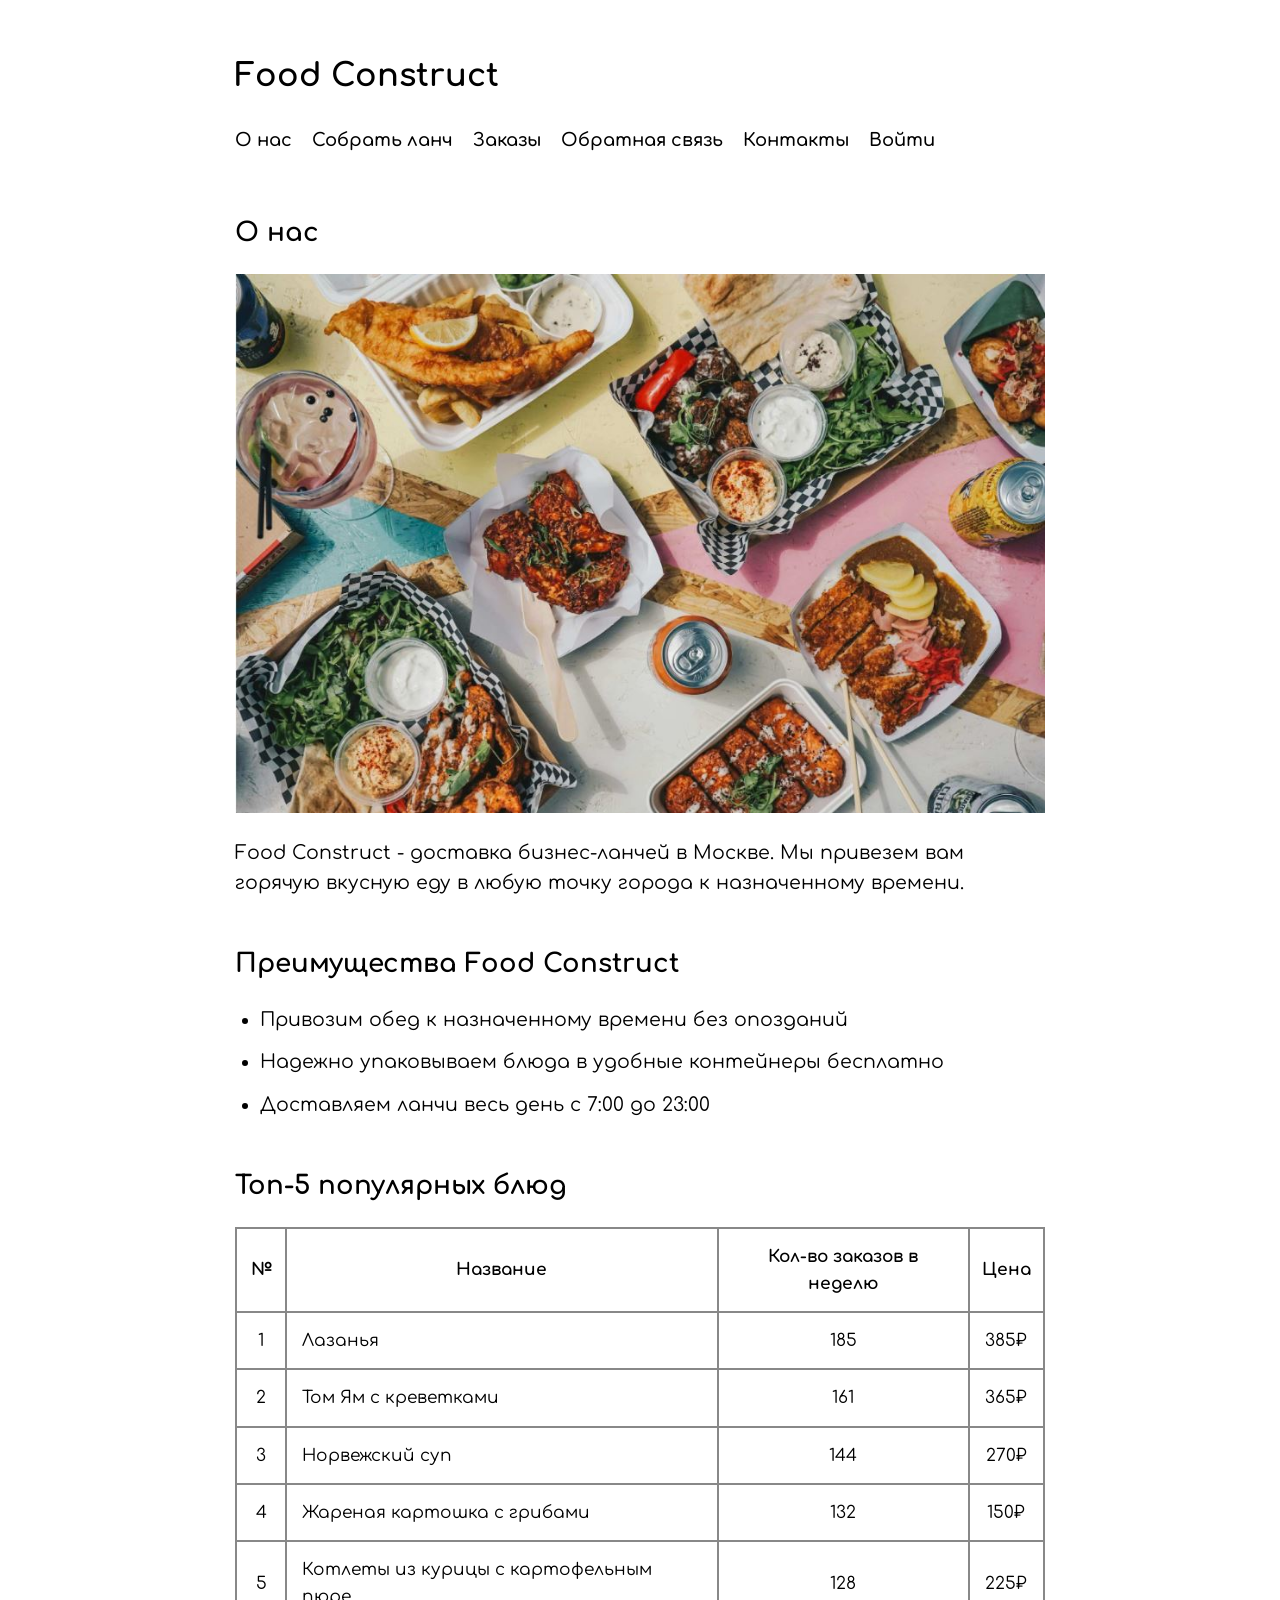
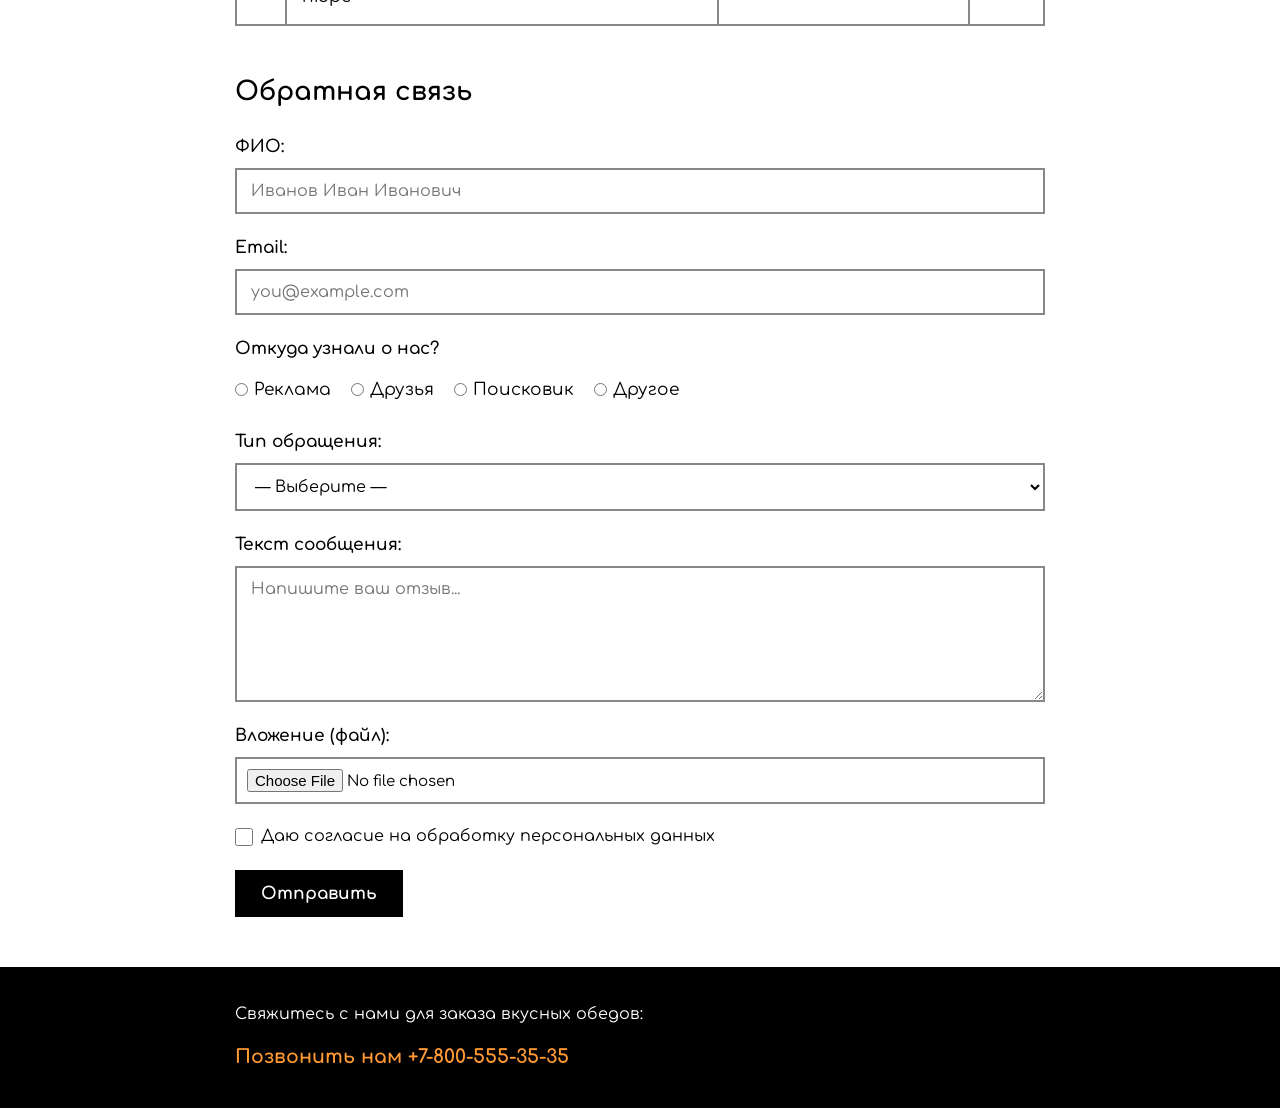
==== lab2/index.html @ a525a7bf "Update" ====
<!DOCTYPE html>
<html lang="ru">
<head>
    <meta charset="UTF-8">
    <meta name="viewport" content="width=device-width, initial-scale=1.0">
    <title>Food Construct — Доставка бизнес-ланчей</title>
    <!-- Подключаю шрифт Comfortaa с Google Fonts -->
    <link rel="preconnect" href="https://fonts.googleapis.com">
    <link rel="preconnect" href="https://fonts.gstatic.com" crossorigin>
    <link href="https://fonts.googleapis.com/css2?family=Comfortaa:wght@400;600;700&display=swap" rel="stylesheet">
    <!-- Мой CSS-файл -->
    <link rel="stylesheet" href="style.css">
</head>
<body>

    <!-- Обёртка, чтобы контент был по центру и не растягивался -->
    <div class="wrapper">
        <!-- Шапка: тут заголовок сайта и меню -->
        <header>
            <h1>Food Construct</h1>
            <!-- Навигация по страницам -->
            <nav>
                <a href="#">О нас</a>
                <a href="#">Собрать ланч</a>
                <a href="#">Заказы</a>
                <!-- Ссылка на форму обратной связи (якорь) -->
                <a href="#feedback">Обратная связь</a>
                <!-- Ссылка на футер (якорь) -->
                <a href="#contacts">Контакты</a>
                <!-- Ссылка на отдельную страницу логина -->
                <a href="login.html">Войти</a>
            </nav>
        </header>

        <!-- Основная часть страницы -->
        <main>
            <!-- Секция "О нас" -->
            <section class="about">
                <h2>О нас</h2>
                <!-- Картинка с едой -->
                <img src="promo.jpg" alt="Разнообразные блюда Food Construct">
                <!-- Немного текста о компании -->
                <p>Food Construct - доставка бизнес-ланчей в Москве. Мы привезем вам горячую вкусную еду в любую точку города к назначенному времени.</p>
            </section>

            <!-- Секция преимуществ (по требованиям нужно минимум 3 пункта) -->
            <section class="advantages">
                <h2>Преимущества Food Construct</h2>
                <ul>
                    <li>Привозим обед к назначенному времени без опозданий</li>
                    <li>Надежно упаковываем блюда в удобные контейнеры бесплатно</li>
                    <li>Доставляем ланчи весь день с 7:00 до 23:00</li>
                </ul>
            </section>

            <!-- Секция с топ-5 блюдами (по требованиям минимум 5 строк в таблице) -->
            <section class="top-dishes">
                <h2>Топ-5 популярных блюд</h2>
                <table>
                    <thead>
                        <tr>
                            <th>№</th>
                            <th>Название</th>
                            <th>Кол-во заказов в неделю</th>
                            <th>Цена</th>
                        </tr>
                    </thead>
                    <tbody>
                        <tr><td>1</td><td>Лазанья</td><td>185</td><td>385₽</td></tr>
                        <tr><td>2</td><td>Том Ям с креветками</td><td>161</td><td>365₽</td></tr>
                        <tr><td>3</td><td>Норвежский суп</td><td>144</td><td>270₽</td></tr>
                        <tr><td>4</td><td>Жареная картошка с грибами</td><td>132</td><td>150₽</td></tr>
                        <tr><td>5</td><td>Котлеты из курицы с картофельным пюре</td><td>128</td><td>225₽</td></tr>
                    </tbody>
                </table>
            </section>

            <!-- Форма обратной связи (новое задание) -->
            <section class="feedback" id="feedback">
                <h2>Обратная связь</h2>
                <!-- Отправляем POST на httpbin.org, чтобы посмотреть параметры -->
                <!-- multipart/form-data нужен, чтобы файл нормально передался -->
                <form action="https://httpbin.org/post" method="POST" enctype="multipart/form-data">

                    <!-- ФИО -->
                    <div class="form-group">
                        <label for="fio">ФИО:</label>
                        <input type="text" id="fio" name="fio" placeholder="Иванов Иван Иванович" required>
                    </div>

                    <!-- Email -->
                    <div class="form-group">
                        <label for="email">Email:</label>
                        <input type="email" id="email" name="email" placeholder="you@example.com" required>
                    </div>

                    <!-- Радио-кнопки: откуда узнали -->
                    <!-- name одинаковый у всех, чтобы выбрать только один вариант -->
                    <div class="form-group">
                        <span class="group-label">Откуда узнали о нас?</span>
                        <div class="radio-group">
                            <label><input type="radio" name="source" value="ads" required> Реклама</label>
                            <label><input type="radio" name="source" value="friends"> Друзья</label>
                            <label><input type="radio" name="source" value="search"> Поисковик</label>
                            <label><input type="radio" name="source" value="other"> Другое</label>
                        </div>
                    </div>

                    <!-- Селект: тип обращения -->
                    <div class="form-group">
                        <label for="type">Тип обращения:</label>
                        <select id="type" name="type" required>
                            <option value="" disabled selected>— Выберите —</option>
                            <option value="complaint">Жалоба</option>
                            <option value="suggestion">Предложение</option>
                        </select>
                    </div>

                    <!-- Большое текстовое поле -->
                    <div class="form-group">
                        <label for="message">Текст сообщения:</label>
                        <textarea id="message" name="message" rows="6" placeholder="Напишите ваш отзыв..." required></textarea>
                    </div>

                    <!-- Прикрепление файла -->
                    <div class="form-group">
                        <label for="attachment">Вложение (файл):</label>
                        <input type="file" id="attachment" name="attachment">
                    </div>

                    <!-- Чекбокс согласия -->
                    <div class="form-group checkbox-group">
                        <label>
                            <input type="checkbox" name="consent" required>
                            Даю согласие на обработку персональных данных
                        </label>
                    </div>

                    <!-- Кнопка отправки -->
                    <button type="submit" class="btn-submit">Отправить</button>
                </form>
            </section>
        </main>
    </div>

    <!-- Футер с контактами (сюда ведёт якорь "Контакты") -->
    <footer id="contacts">
        <div class="footer-content">
            <p>Свяжитесь с нами для заказа вкусных обедов:</p>
            <!-- Ссылка на телефон -->
            <a href="tel:+78005553535">Позвонить нам +7-800-555-35-35</a>
        </div>
    </footer>

</body>
</html>
---- lab2/style.css ----
/* Сбрасываю отступы и ставлю border-box для всех элементов */
* {
    box-sizing: border-box;
    margin: 0;
    padding: 0;
}

/* Основные настройки страницы: шрифт, цвет, выравнивание по центру */
body {
    font-family: 'Comfortaa', sans-serif;
    font-size: 19px;
    color: #000000;
    line-height: 1.6;
    background-color: #ffffff;
    display: flex;
    flex-direction: column;
    align-items: center;
}

/* Чтобы якорные ссылки скроллили плавно */
html {
    scroll-behavior: smooth;
}

/* Обёртка для контента, чтобы он не растягивался на весь экран */
.wrapper {
    width: 100%;
    max-width: 850px;
    padding: 40px 20px 0 20px;
}

/* Шапка: заголовок и меню друг под другом */
header {
    display: flex;
    flex-direction: column;
    align-items: flex-start;
    padding: 10px 0;
    margin-bottom: 40px;
}

/* Главный заголовок */
header h1 {
    font-size: 32px;
    font-weight: 700;
    color: #000000;
    margin-bottom: 25px;
}

/* Меню: ссылки в ряд, переносятся, если не влезают */
nav {
    display: flex;
    flex-wrap: wrap;
    gap: 20px;
    padding-bottom: 5px;
}

/* Стили для ссылок в меню */
nav a {
    text-decoration: none;
    font-family: 'Comfortaa', sans-serif;
    font-size: 18px;
    color: #000000;
    font-weight: 600;
    border-bottom: 2px solid transparent;
    transition: border-color 0.2s ease, color 0.2s ease;
}

/* При наведении ссылка подчёркивается и меняет цвет */
nav a:hover {
    border-color: #000000;
    color: #e65c00;
}

/* Основной блок страницы */
main {
    margin-bottom: 50px;
    padding: 0;
}

/* Отступы между секциями */
section {
    margin-bottom: 45px;
}

/* Заголовки секций */
section h2 {
    font-size: 26px;
    font-weight: 700;
    margin-bottom: 20px;
    color: #000000;
}

/* Текст в "О нас" */
.about p {
    font-size: 19px;
    color: #000000;
}

/* Картинка в "О нас" */
.about img {
    width: 100%;
    height: auto;
    display: block;
    object-fit: cover;
    margin-bottom: 25px;
}

/* Список преимуществ */
.advantages ul {
    padding-left: 25px;
}

.advantages li {
    font-size: 19px;
    margin-bottom: 12px;
}

/* Таблица с блюдами */
table {
    width: 100%;
    border-collapse: collapse;
    margin-top: 20px;
}

/* Ячейки таблицы: отступы, рамка, выравнивание по центру */
th, td {
    padding: 14px 12px;
    border: 2px solid #888888;
    text-align: center;
    font-size: 17px;
}

/* Названия блюд выравниваю влево, так читабельнее */
table tbody td:nth-child(2) {
    text-align: left;
    padding-left: 15px;
}

/* Жирный шрифт для заголовков таблицы */
th {
    font-weight: 700;
}

/* Первый столбец (номер) делаю поуже */
table th:nth-child(1),
table td:nth-child(1) {
    width: 50px;
}

/* Футер: чёрный фон, белый текст */
footer {
    background-color: black;
    color: white;
    padding: 35px 0;
    width: 100%;
    display: flex;
    justify-content: center;
}

/* Внутренний блок футера, чтобы текст был по сетке сайта */
.footer-content {
    width: 100%;
    max-width: 850px;
    padding: 0 20px;
    text-align: left;
}

footer p {
    font-size: 16px;
    margin-bottom: 15px;
}

/* Ссылка в футере — оранжевая, чтобы было видно на чёрном */
footer a {
    text-decoration: none;
    font-family: 'Comfortaa', sans-serif;
    font-size: 19px;
    color: #ff9933;
    font-weight: 700;
    transition: color 0.2s ease;
}

/* При наведении становится белой */
footer a:hover {
    color: white;
}

/* =====================================================
   ФОРМА ОБРАТНОЙ СВЯЗИ
   Оформляю в том же стиле, что и вся страница —
   без лишних фонов и закруглений, чтобы не выбивалась
   ===================================================== */

/* Форма — флекс-колонка с отступами между полями */
.feedback form {
    display: flex;
    flex-direction: column;
    gap: 20px;
    margin-top: 15px;
}

/* Каждое поле — label сверху, input снизу */
.form-group {
    display: flex;
    flex-direction: column;
    gap: 8px;
}

/* Подписи к полям */
.form-group label,
.group-label {
    font-family: 'Comfortaa', sans-serif;
    font-size: 17px;
    font-weight: 600;
    color: #000000;
}

/* Все текстовые поля, email, пароль, селект, textarea */
/* Одинаковые рамки, чтобы форма смотрелась единообразно */
.form-group input[type="text"],
.form-group input[type="email"],
.form-group input[type="password"],
.form-group select,
.form-group textarea {
    font-family: 'Comfortaa', sans-serif;
    font-size: 16px;
    color: #000000;
    padding: 12px 14px;
    border: 2px solid #888888;
    border-radius: 0;
    background-color: #ffffff;
    outline: none;
    transition: border-color 0.2s ease;
}

/* При фокусе рамка становится чёрной — как у ссылок при наведении */
.form-group input[type="text"]:focus,
.form-group input[type="email"]:focus,
.form-group input[type="password"]:focus,
.form-group select:focus,
.form-group textarea:focus {
    border-color: #000000;
}

/* Textarea можно растягивать по вертикали */
.form-group textarea {
    resize: vertical;
    min-height: 120px;
}

/* Радио-кнопки: в ряд, с переносом */
.radio-group {
    display: flex;
    flex-wrap: wrap;
    gap: 20px;
    padding: 5px 0;
}

.radio-group label {
    display: inline-flex;
    align-items: center;
    gap: 6px;
    font-weight: 400;
    font-size: 17px;
    cursor: pointer;
}

/* Крашу радио в чёрный, чтобы сочеталось с текстом */
.radio-group input[type="radio"] {
    accent-color: #000000;
    cursor: pointer;
}

/* Чекбокс — тоже чёрный */
.checkbox-group label {
    display: inline-flex;
    align-items: center;
    gap: 8px;
    font-weight: 400;
    font-size: 16px;
    cursor: pointer;
}

.checkbox-group input[type="checkbox"] {
    accent-color: #000000;
    cursor: pointer;
    width: 18px;
    height: 18px;
}

/* Поле для файла — рамка пунктиром, чтобы отличалось от текстовых */
.form-group input[type="file"] {
    font-family: 'Comfortaa', sans-serif;
    font-size: 15px;
    padding: 10px;
    background-color: #ffffff;
    border: 2px solid #888888;
    border-radius: 0;
    cursor: pointer;
    transition: border-color 0.2s ease;
}

.form-group input[type="file"]:hover {
    border-color: #000000;
}

/* Кнопка отправки — чёрная, при наведении оранжевая, как ссылки */
.btn-submit {
    font-family: 'Comfortaa', sans-serif;
    font-size: 17px;
    font-weight: 700;
    color: #ffffff;
    background-color: #000000;
    border: 2px solid #000000;
    padding: 12px 24px;
    cursor: pointer;
    align-self: flex-start;
    transition: background-color 0.2s ease, color 0.2s ease;
}

.btn-submit:hover {
    background-color: #e65c00;
    border-color: #e65c00;
    color: #ffffff;
}

/* =====================================================
   СТРАНИЦА ЛОГИНА
   Здесь форма по центру + фон на весь экран (требование лабы)
   ===================================================== */

/* Фон на весь экран + центрирование формы через flex */
.login-page {
    min-height: 100vh;
    display: flex;
    justify-content: center;
    align-items: center;
    background-image: url('promo.jpg');
    background-size: cover;
    background-position: center;
    background-repeat: no-repeat;
    background-attachment: fixed;
    position: relative;
}

/* Затемняющий слой поверх картинки, иначе белая форма сливается */
.login-page::before {
    content: "";
    position: absolute;
    inset: 0;
    background-color: rgba(0, 0, 0, 0.55);
    z-index: 0;
}

/* Контейнер с формой — поверх затемнения */
.login-container {
    position: relative;
    z-index: 1;
    width: 100%;
    max-width: 420px;
    padding: 20px;
}

/* Сама форма — белая, с чёрной рамкой в стиле сайта */
.login-form {
    background-color: #ffffff;
    padding: 35px 30px;
    display: flex;
    flex-direction: column;
    gap: 20px;
    border: 2px solid #000000;
}

.login-title {
    font-size: 28px;
    font-weight: 700;
    color: #000000;
    text-align: center;
    margin-bottom: 5px;
}

/* Кнопка на всю ширину формы */
.login-form .btn-submit {
    align-self: stretch;
    text-align: center;
}

/* Ссылка "вернуться на главную" */
.back-link {
    text-align: center;
    font-size: 14px;
    margin-top: 5px;
}

.back-link a {
    text-decoration: none;
    font-family: 'Comfortaa', sans-serif;
    font-size: 14px;
    color: #e65c00;
    font-weight: 600;
    transition: color 0.2s ease;
}

.back-link a:hover {
    color: #000000;
}
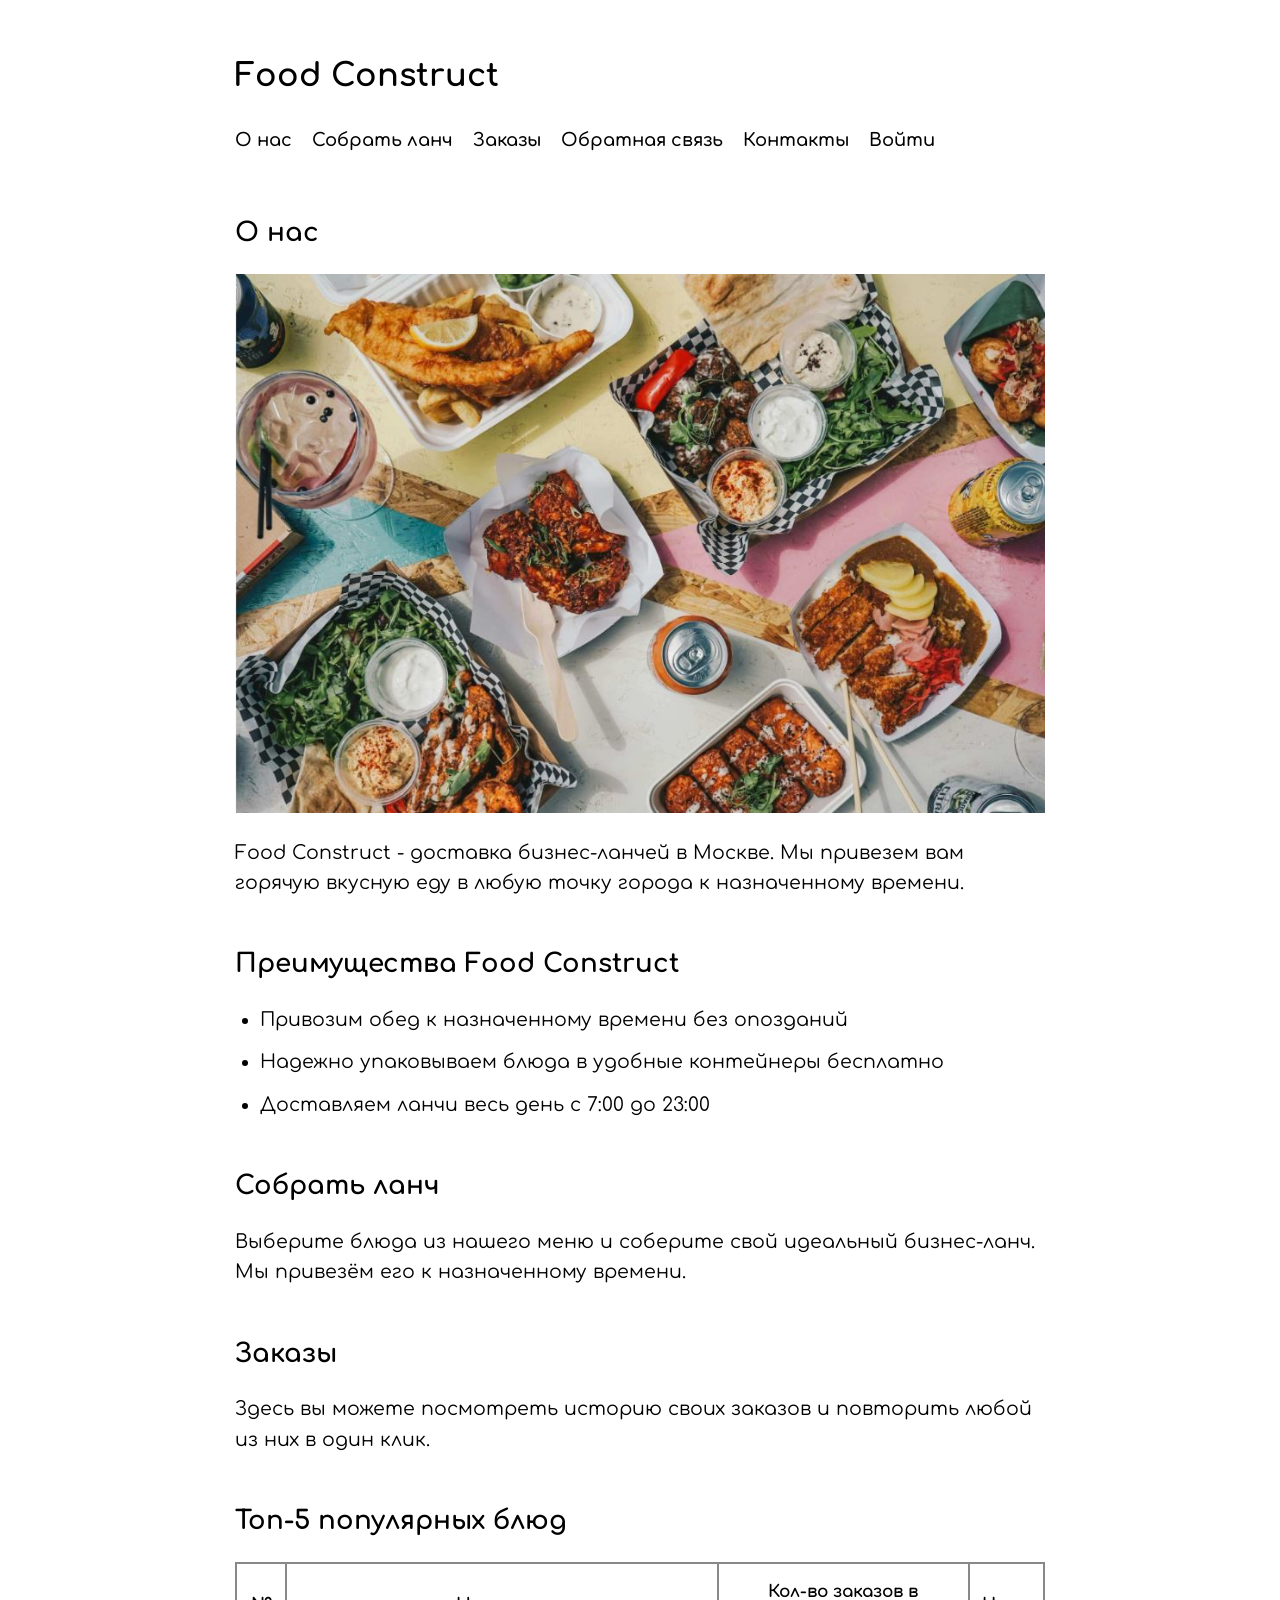
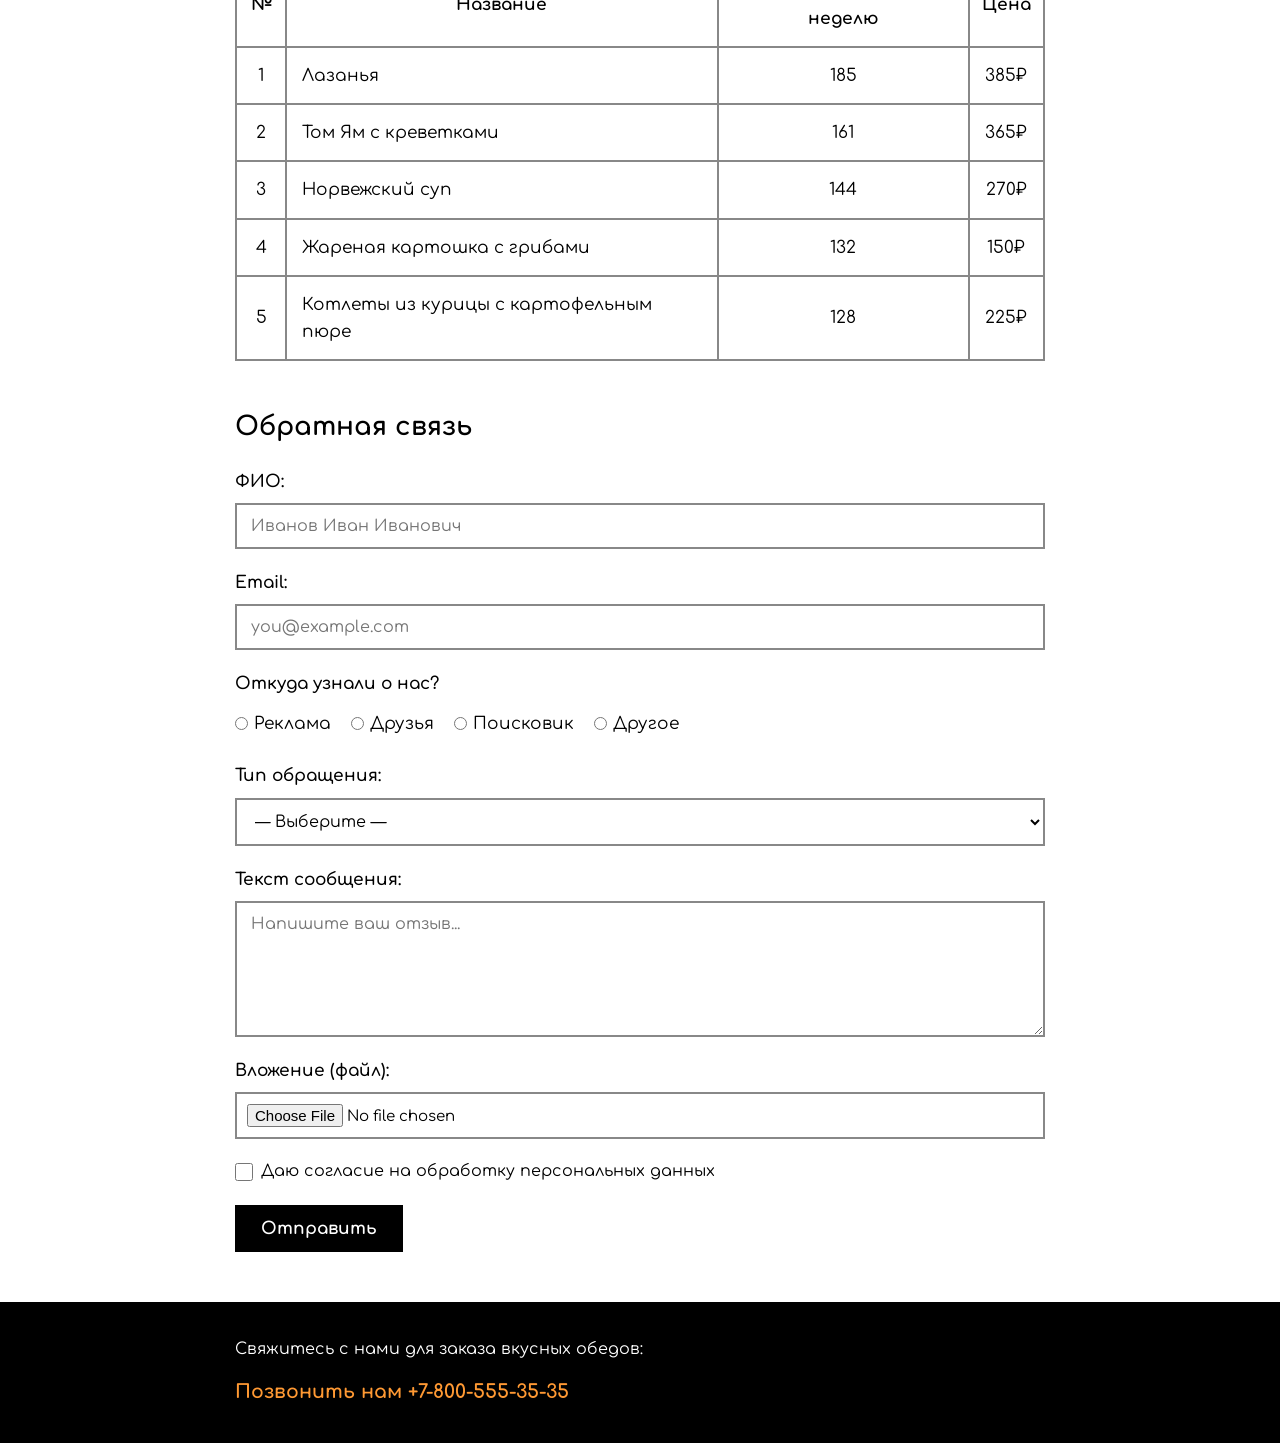
==== commit 7dec167e: "Late update" ====
--- a/lab2/index.html
+++ b/lab2/index.html
@@ -8,42 +8,39 @@
     <link rel="preconnect" href="https://fonts.googleapis.com">
     <link rel="preconnect" href="https://fonts.gstatic.com" crossorigin>
     <link href="https://fonts.googleapis.com/css2?family=Comfortaa:wght@400;600;700&display=swap" rel="stylesheet">
-    <!-- Мой CSS-файл -->
     <link rel="stylesheet" href="style.css">
 </head>
 <body>
 
-    <!-- Обёртка, чтобы контент был по центру и не растягивался -->
     <div class="wrapper">
-        <!-- Шапка: тут заголовок сайта и меню -->
         <header>
             <h1>Food Construct</h1>
-            <!-- Навигация по страницам -->
+            <!-- Навигация по страницам (внутренние якоря) -->
             <nav>
-                <a href="#">О нас</a>
-                <a href="#">Собрать ланч</a>
-                <a href="#">Заказы</a>
-                <!-- Ссылка на форму обратной связи (якорь) -->
+                <a href="#about">О нас</a>
+                <a href="#build">Собрать ланч</a>
+                <a href="#orders">Заказы</a>
+                
                 <a href="#feedback">Обратная связь</a>
-                <!-- Ссылка на футер (якорь) -->
+                
                 <a href="#contacts">Контакты</a>
                 <!-- Ссылка на отдельную страницу логина -->
                 <a href="login.html">Войти</a>
             </nav>
         </header>
 
-        <!-- Основная часть страницы -->
+       
         <main>
-            <!-- Секция "О нас" -->
-            <section class="about">
+            
+            <section class="about" id="about">
                 <h2>О нас</h2>
-                <!-- Картинка с едой -->
+                
                 <img src="promo.jpg" alt="Разнообразные блюда Food Construct">
-                <!-- Немного текста о компании -->
+                
                 <p>Food Construct - доставка бизнес-ланчей в Москве. Мы привезем вам горячую вкусную еду в любую точку города к назначенному времени.</p>
             </section>
 
-            <!-- Секция преимуществ (по требованиям нужно минимум 3 пункта) -->
+            
             <section class="advantages">
                 <h2>Преимущества Food Construct</h2>
                 <ul>
@@ -53,7 +50,19 @@
                 </ul>
             </section>
 
-            <!-- Секция с топ-5 блюдами (по требованиям минимум 5 строк в таблице) -->
+           
+            <section class="build" id="build">
+                <h2>Собрать ланч</h2>
+                <p>Выберите блюда из нашего меню и соберите свой идеальный бизнес-ланч. Мы привезём его к назначенному времени.</p>
+            </section>
+
+            
+            <section class="orders" id="orders">
+                <h2>Заказы</h2>
+                <p>Здесь вы можете посмотреть историю своих заказов и повторить любой из них в один клик.</p>
+            </section>
+
+            
             <section class="top-dishes">
                 <h2>Топ-5 популярных блюд</h2>
                 <table>
@@ -78,8 +87,7 @@
             <!-- Форма обратной связи (новое задание) -->
             <section class="feedback" id="feedback">
                 <h2>Обратная связь</h2>
-                <!-- Отправляем POST на httpbin.org, чтобы посмотреть параметры -->
-                <!-- multipart/form-data нужен, чтобы файл нормально передался -->
+                
                 <form action="https://httpbin.org/post" method="POST" enctype="multipart/form-data">
 
                     <!-- ФИО -->
--- a/lab2/style.css
+++ b/lab2/style.css
@@ -1,4 +1,4 @@
-/* Сбрасываю отступы и ставлю border-box для всех элементов */
+
 * {
     box-sizing: border-box;
     margin: 0;
@@ -17,12 +17,6 @@
     align-items: center;
 }
 
-/* Чтобы якорные ссылки скроллили плавно */
-html {
-    scroll-behavior: smooth;
-}
-
-/* Обёртка для контента, чтобы он не растягивался на весь экран */
 .wrapper {
     width: 100%;
     max-width: 850px;
@@ -62,7 +56,6 @@
     color: #000000;
     font-weight: 600;
     border-bottom: 2px solid transparent;
-    transition: border-color 0.2s ease, color 0.2s ease;
 }
 
 /* При наведении ссылка подчёркивается и меняет цвет */
@@ -130,7 +123,6 @@
     font-size: 17px;
 }
 
-/* Названия блюд выравниваю влево, так читабельнее */
 table tbody td:nth-child(2) {
     text-align: left;
     padding-left: 15px;
@@ -177,7 +169,6 @@
     font-size: 19px;
     color: #ff9933;
     font-weight: 700;
-    transition: color 0.2s ease;
 }
 
 /* При наведении становится белой */
@@ -185,13 +176,6 @@
     color: white;
 }
 
-/* =====================================================
-   ФОРМА ОБРАТНОЙ СВЯЗИ
-   Оформляю в том же стиле, что и вся страница —
-   без лишних фонов и закруглений, чтобы не выбивалась
-   ===================================================== */
-
-/* Форма — флекс-колонка с отступами между полями */
 .feedback form {
     display: flex;
     flex-direction: column;
@@ -216,7 +200,6 @@
 }
 
 /* Все текстовые поля, email, пароль, селект, textarea */
-/* Одинаковые рамки, чтобы форма смотрелась единообразно */
 .form-group input[type="text"],
 .form-group input[type="email"],
 .form-group input[type="password"],
@@ -230,10 +213,9 @@
     border-radius: 0;
     background-color: #ffffff;
     outline: none;
-    transition: border-color 0.2s ease;
-}
-
-/* При фокусе рамка становится чёрной — как у ссылок при наведении */
+}
+
+/* При фокусе рамка становится чёрной */
 .form-group input[type="text"]:focus,
 .form-group input[type="email"]:focus,
 .form-group input[type="password"]:focus,
@@ -265,7 +247,6 @@
     cursor: pointer;
 }
 
-/* Крашу радио в чёрный, чтобы сочеталось с текстом */
 .radio-group input[type="radio"] {
     accent-color: #000000;
     cursor: pointer;
@@ -288,7 +269,7 @@
     height: 18px;
 }
 
-/* Поле для файла — рамка пунктиром, чтобы отличалось от текстовых */
+/* Поле для файла — рамка пунктиром */
 .form-group input[type="file"] {
     font-family: 'Comfortaa', sans-serif;
     font-size: 15px;
@@ -297,14 +278,13 @@
     border: 2px solid #888888;
     border-radius: 0;
     cursor: pointer;
-    transition: border-color 0.2s ease;
 }
 
 .form-group input[type="file"]:hover {
     border-color: #000000;
 }
 
-/* Кнопка отправки — чёрная, при наведении оранжевая, как ссылки */
+/* Кнопка отправки — чёрная, при наведении оранжевая */
 .btn-submit {
     font-family: 'Comfortaa', sans-serif;
     font-size: 17px;
@@ -315,7 +295,6 @@
     padding: 12px 24px;
     cursor: pointer;
     align-self: flex-start;
-    transition: background-color 0.2s ease, color 0.2s ease;
 }
 
 .btn-submit:hover {
@@ -324,44 +303,23 @@
     color: #ffffff;
 }
 
-/* =====================================================
-   СТРАНИЦА ЛОГИНА
-   Здесь форма по центру + фон на весь экран (требование лабы)
-   ===================================================== */
-
-/* Фон на весь экран + центрирование формы через flex */
+/* Страница авторизации: центрирует форму на чистом светлом фоне */
 .login-page {
     min-height: 100vh;
     display: flex;
     justify-content: center;
     align-items: center;
-    background-image: url('promo.jpg');
-    background-size: cover;
-    background-position: center;
-    background-repeat: no-repeat;
-    background-attachment: fixed;
-    position: relative;
-}
-
-/* Затемняющий слой поверх картинки, иначе белая форма сливается */
-.login-page::before {
-    content: "";
-    position: absolute;
-    inset: 0;
-    background-color: rgba(0, 0, 0, 0.55);
-    z-index: 0;
-}
-
-/* Контейнер с формой — поверх затемнения */
+    background-color: #f7f7f7;
+}
+
+/* Адаптивный контейнер формы */
 .login-container {
-    position: relative;
-    z-index: 1;
     width: 100%;
     max-width: 420px;
     padding: 20px;
 }
 
-/* Сама форма — белая, с чёрной рамкой в стиле сайта */
+/* Белая форма с чёрной рамкой */
 .login-form {
     background-color: #ffffff;
     padding: 35px 30px;
@@ -398,9 +356,8 @@
     font-size: 14px;
     color: #e65c00;
     font-weight: 600;
-    transition: color 0.2s ease;
 }
 
 .back-link a:hover {
     color: #000000;
-}+}
